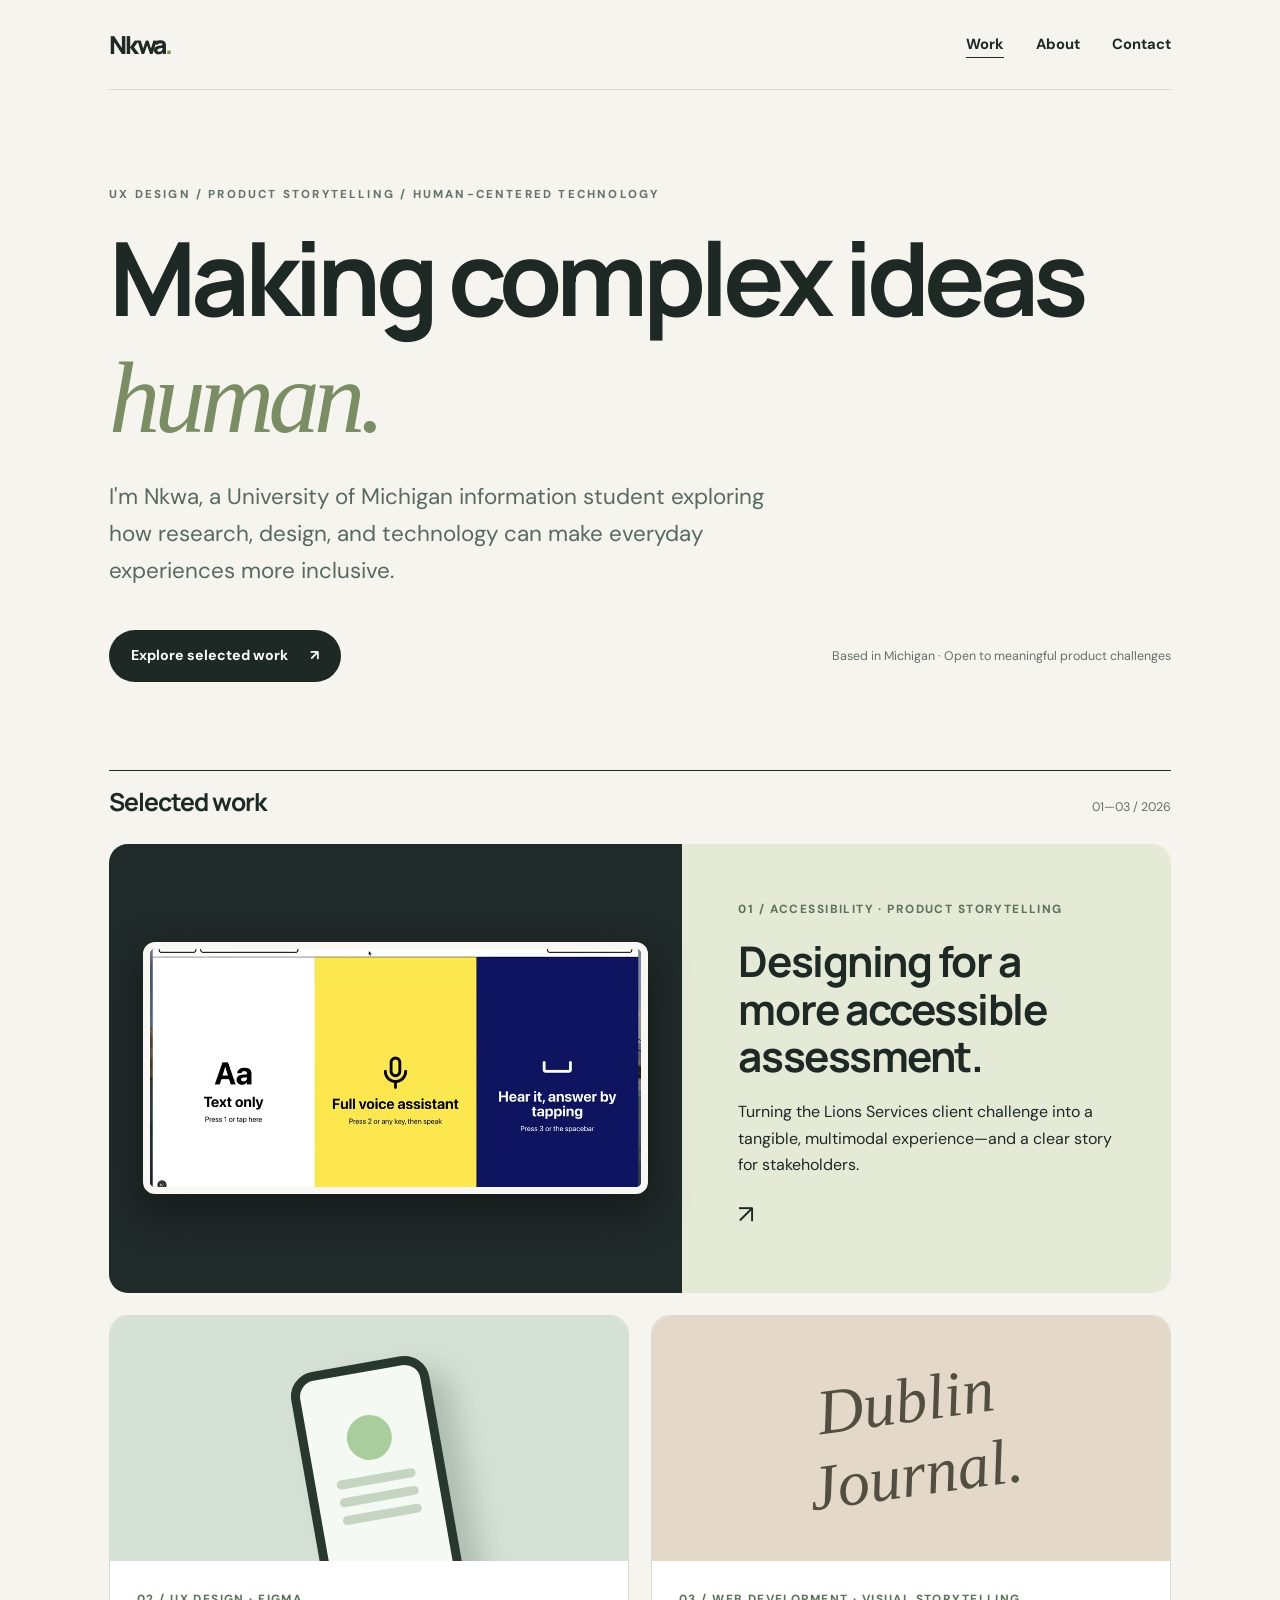
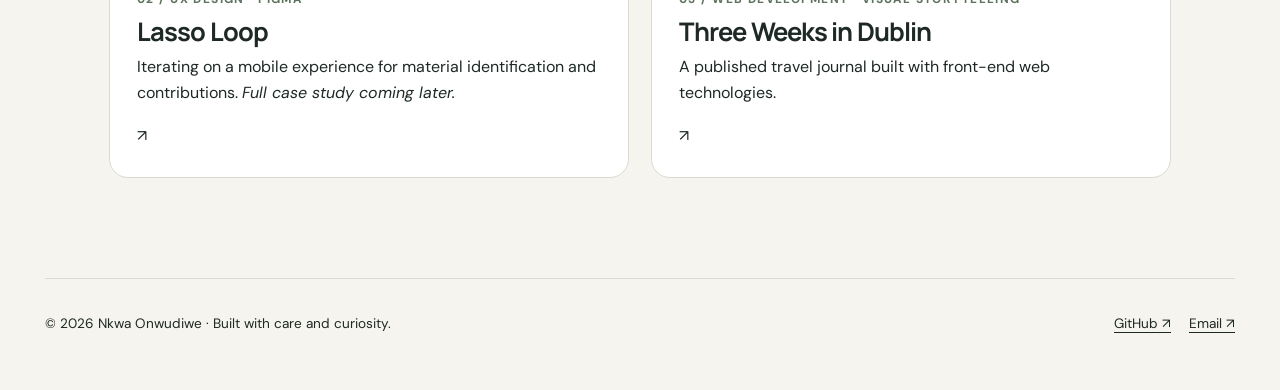
==== index.html @ d9cfc70b "Add files via upload" ====
<!doctype html><html lang="en"><head><meta charset="utf-8"><meta name="viewport" content="width=device-width, initial-scale=1"><meta name="theme-color" content="#f6f4ee"><meta name="description" content="UX, product storytelling, and technology portfolio of Nkwa Onwudiwe."><title>Selected Work · Nkwa Onwudiwe</title><link rel="stylesheet" href="css/style.css"></head><body><a class="skip" href="#main">Skip to main content</a><header class="wrap"><nav class="nav" aria-label="Main navigation"><a class="logo" href="index.html">Nkwa<span>.</span></a><div class="links"><a href="index.html#work" aria-current="page">Work</a><a href="about.html" >About</a><a href="index.html#contact">Contact</a></div></nav></header><main id="main"><section class="wrap hero"><p class="eyebrow">UX design / product storytelling / human-centered technology</p><h1>Making complex ideas <span class="accent">human.</span></h1><p class="lead">I'm Nkwa, a University of Michigan information student exploring how research, design, and technology can make everyday experiences more inclusive.</p><div class="hero-bottom"><a class="pill-link" href="#work">Explore selected work <span aria-hidden="true">↗</span></a><span class="smallnote">Based in Michigan · Open to meaningful product challenges</span></div></section><section class="wrap project-list" id="work"><div class="section-head"><h2>Selected work</h2><span class="smallnote">01—03 / 2026</span></div><a class="featured" href="projects/lions-services.html"><div class="feat-visual"><img src="assets/lions/modes.webp" alt="Three interaction options in Team 28's accessibility assessment: text, voice, and spoken prompts with tapping"></div><div class="feat-copy"><span class="meta">01 / Accessibility · Product storytelling</span><h3>Designing for a more accessible assessment.</h3><p>Turning the Lions Services client challenge into a tangible, multimodal experience—and a clear story for stakeholders.</p><span class="arrow" aria-hidden="true">↗</span></div></a><div class="tiles"><a class="tile" href="https://www.figma.com/design/Fqlf8DMB70Qqyl8m7IFtbI/Nkwa---SI-307--Lab-?node-id=665-1067" target="_blank" rel="noopener noreferrer"><div class="tile-art recycling" aria-hidden="true"><div class="fake-phone"><div class="circle"></div><div class="line"></div><div class="line"></div><div class="line"></div></div></div><div class="tile-body"><span class="meta">02 / UX design · Figma</span><h3>Lasso Loop</h3><p>Iterating on a mobile experience for material identification and contributions. <em>Full case study coming later.</em></p><span aria-hidden="true">↗</span></div></a><a class="tile" href="https://onwudiwee.github.io/339_final_project/ai/index.html" target="_blank" rel="noopener noreferrer"><div class="tile-art dublin" aria-hidden="true"><div class="travel">Dublin<br>Journal.</div></div><div class="tile-body"><span class="meta">03 / Web development · Visual storytelling</span><h3>Three Weeks in Dublin</h3><p>A published travel journal built with front-end web technologies.</p><span aria-hidden="true">↗</span></div></a></div></section></main><footer class="wrap foot" id="contact"><span>© 2026 Nkwa Onwudiwe · Built with care and curiosity.</span><span><a href="https://github.com/onwudiwee" target="_blank" rel="noopener noreferrer">GitHub ↗</a><a href="mailto:onwudiwe@umich.edu">Email ↗</a></span></footer><script src="js/main.js" defer></script></body></html>
---- css/style.css ----
@import url('https://fonts.googleapis.com/css2?family=DM+Sans:wght@400;500;600;700&family=Manrope:wght@400;500;600;700;800&display=swap');
:root{--paper:#f6f4ee;--ink:#1e2925;--sub:#657168;--line:#d9dbd3;--acid:#d6e565;--forest:#244b39;--white:#fff;--radius:19px}*{box-sizing:border-box}html{scroll-behavior:smooth}body{margin:0;background:var(--paper);color:var(--ink);font-family:'DM Sans',sans-serif;line-height:1.65}a{color:inherit}a:focus-visible,button:focus-visible{outline:3px solid #759b50;outline-offset:4px}img{max-width:100%;display:block}h1,h2,h3,h4,p{margin-top:0}h1,h2,h3{font-family:Manrope,sans-serif;letter-spacing:-.055em;line-height:1.13}h1{font-size:clamp(3.1rem,8vw,7.7rem);font-weight:700}h2{font-size:clamp(2.1rem,4vw,4.1rem)}h3{font-size:clamp(1.25rem,2vw,1.7rem);letter-spacing:-.035em}p{max-width:72ch}a{text-decoration-thickness:1px;text-underline-offset:4px}.wrap{max-width:1190px;margin:auto;padding-left:clamp(22px,5vw,70px);padding-right:clamp(22px,5vw,70px)}.nav{height:90px;display:flex;align-items:center;justify-content:space-between;gap:20px;border-bottom:1px solid var(--line)}.logo{font:800 1.55rem Manrope,sans-serif;letter-spacing:-.09em;text-decoration:none}.logo span{color:#759746}.links{display:flex;gap:clamp(15px,2.5vw,33px);align-items:center}.links a{text-decoration:none;font-size:.92rem;font-weight:700}.links a:hover,.links a[aria-current=page]{text-decoration:underline;text-underline-offset:8px}.eyebrow{font-size:.72rem;text-transform:uppercase;letter-spacing:.19em;font-weight:800;color:#667467}.hero{padding-top:95px;padding-bottom:88px}.hero h1{max-width:1000px;margin:16px 0 24px}.hero .accent{font-style:italic;font-weight:500;font-family:Georgia,serif;color:#7b8d64}.lead{font-size:clamp(1.05rem,1.8vw,1.4rem);color:#58695f;max-width:690px;line-height:1.65}.hero-bottom{display:flex;justify-content:space-between;align-items:center;margin-top:40px;gap:25px}.pill-link{display:inline-flex;gap:22px;align-items:center;background:var(--ink);color:white;border-radius:100px;padding:14px 22px;text-decoration:none;font-weight:700;font-size:.89rem}.pill-link:hover{background:var(--forest)}.smallnote{font-size:.78rem;color:var(--sub)}.section-head{display:flex;align-items:baseline;justify-content:space-between;gap:16px;border-top:1px solid var(--ink);padding-top:17px;margin-bottom:27px}.section-head h2{font-size:1.55rem;letter-spacing:-.04em;margin:0}.project-list{padding-bottom:100px}.featured{display:grid;grid-template-columns:1.08fr .92fr;min-height:390px;border-radius:var(--radius);background:#e5ead7;overflow:hidden;text-decoration:none;transition:transform .2s}.featured:hover,.tile:hover{transform:translateY(-4px)}.feat-visual{position:relative;min-height:390px;background:#202a28;display:flex;align-items:center;padding:34px}.feat-visual img{width:100%;box-shadow:0 16px 40px #0006;border:7px solid #f8f7f3;border-radius:12px}.feat-copy{padding:clamp(28px,5vw,56px);display:flex;flex-direction:column;justify-content:center}.meta{font-size:.74rem;font-weight:800;letter-spacing:.12em;text-transform:uppercase;color:#5d735d}.feat-copy h3{font-size:clamp(2rem,3.3vw,3.7rem);margin:18px 0}.arrow{font-size:1.6rem}.tiles{display:grid;grid-template-columns:1fr 1fr;gap:22px;margin-top:22px}.tile{border:1px solid var(--line);border-radius:var(--radius);overflow:hidden;text-decoration:none;transition:transform .2s;background:#fff}.tile-art{height:245px;display:flex;align-items:center;justify-content:center;position:relative;overflow:hidden}.tile-art.recycling{background:#d6e1d6}.fake-phone{width:140px;height:240px;background:#f5f9f3;border:9px solid #29382f;border-radius:25px;transform:rotate(-10deg) translateY(45px);padding:18px 12px;box-shadow:20px 18px 28px #3a524440}.fake-phone .circle{width:45px;height:45px;border-radius:100%;background:#a9cd9d;margin:25px auto 15px}.fake-phone .line{height:9px;border-radius:10px;background:#c6d5c2;margin:9px}.tile-art.dublin{background:#e4d9c8}.travel{font:italic 4rem Georgia,serif;color:#534e42;transform:rotate(-8deg);text-align:center}.tile-body{padding:24px 27px 28px}.tile-body h3{margin:7px 0}.foot{border-top:1px solid var(--line);padding:34px 0 55px;display:flex;justify-content:space-between;gap:20px;font-size:.85rem}.foot a{margin-left:18px}.page-hero{padding-top:88px;padding-bottom:55px}.page-hero h1{font-size:clamp(2.8rem,6vw,6rem);margin:12px 0 24px}.case-lead{max-width:850px;font-size:clamp(1.06rem,1.8vw,1.4rem);color:#52685a}.case-meta{display:grid;grid-template-columns:repeat(4,1fr);gap:24px;padding:28px 0;border-top:1px solid var(--line);border-bottom:1px solid var(--line);margin:20px 0 65px}.case-meta strong{display:block;font-size:.94rem}.case-meta span{display:block;font-size:.72rem;color:var(--sub);text-transform:uppercase;letter-spacing:.12em;margin-bottom:7px}.case-hero-art{background:#262e2c;border-radius:20px;padding:clamp(25px,7vw,75px);margin-bottom:85px;display:grid;grid-template-columns:1fr 1fr;gap:20px;align-items:center}.case-hero-art img{width:100%;border-radius:9px;border:5px solid white;box-shadow:0 18px 35px #0005}.case-hero-art img:nth-child(2){transform:translateY(35px)}.case-section{padding:58px 0 72px;border-top:1px solid var(--line)}.case-section>.eyebrow{margin-bottom:18px}.case-section h2{max-width:900px;margin:0 0 25px}.case-section>p{font-size:1.07rem;color:#4b5b52}.split{display:grid;grid-template-columns:1fr 1.1fr;gap:clamp(30px,6vw,90px);align-items:center;margin:50px 0}.split.reverse{grid-template-columns:1.1fr 1fr}.slide{width:100%;border-radius:12px;box-shadow:0 15px 50px #1f30261b;border:1px solid #e2e3dd}.figure{margin:0}.figure figcaption{font-size:.77rem;color:var(--sub);margin-top:12px}.stat{font:700 clamp(2.4rem,5vw,4.8rem) Manrope,sans-serif;letter-spacing:-.06em;line-height:1;color:#315a40;margin-bottom:12px}.pullquote{font:500 clamp(1.4rem,2.5vw,2.35rem) Manrope,sans-serif;letter-spacing:-.045em;line-height:1.35;max-width:900px;padding:42px 0;color:#264635}.decision{border-top:1px solid var(--line);padding:24px 0;display:grid;grid-template-columns:80px 1fr 2fr;gap:23px}.decision h3{font-size:1.25rem;margin:0}.decision p{margin:0;color:#58675d}.gallery{display:grid;grid-template-columns:1fr 1fr;gap:25px;margin-top:43px}.gallery figure{margin:0}.gallery img{width:100%;border-radius:12px;aspect-ratio: 16/10;object-fit:cover;border:1px solid #d0d5cd}.gallery figcaption{font-size:.8rem;color:#5e6e63;margin-top:10px}.outcomes{display:grid;grid-template-columns:1fr 1fr;gap:18px;margin-top:30px}.outcome{background:#e7ebde;padding:28px;border-radius:14px}.outcome span{display:block;font-weight:800;font-size:.72rem;text-transform:uppercase;letter-spacing:.1em;color:#627762;margin-bottom:12px}.outcome p{margin:0}.reflection{background:#254536;color:#fff;border-radius:20px;padding:clamp(27px,5vw,60px);margin:35px 0}.reflection h3{font-size:2rem}.reflection p{color:#e0e9dc}.credits{padding-bottom:105px}.muted{color:var(--sub)}.back{font-size:.88rem;font-weight:700;text-decoration:none}.placeholder{border:1px dashed #a9b5a7;padding:24px;border-radius:12px;background:#eff2e9;color:#536252}.about-grid{display:grid;grid-template-columns:1.2fr .8fr;gap:70px;padding-bottom:100px}.about-card{border-radius:17px;background:#e4e9dd;padding:36px}.about-card p{margin-bottom:0}.skip{position:absolute;left:-1000px;top:10px;background:white;padding:10px}.skip:focus{left:10px;z-index:10}@media(max-width:760px){.nav{height:74px}.links{gap:13px}.links a{font-size:.79rem}.hero{padding-top:65px;padding-bottom:65px}.hero-bottom{align-items:start;flex-direction:column}.featured,.tiles,.split,.split.reverse,.about-grid,.case-hero-art,.gallery,.outcomes{grid-template-columns:1fr}.feat-visual{min-height:265px}.case-hero-art img:nth-child(2){transform:none}.case-meta{grid-template-columns:repeat(2,1fr)}.decision{grid-template-columns:42px 1fr;gap:12px}.decision p{grid-column:2}.foot{flex-direction:column}.foot a:first-child{margin-left:0}.tile-art{height:180px}}@media(prefers-reduced-motion:reduce){html{scroll-behavior:auto}*,*:before,*:after{transition:none!important}}
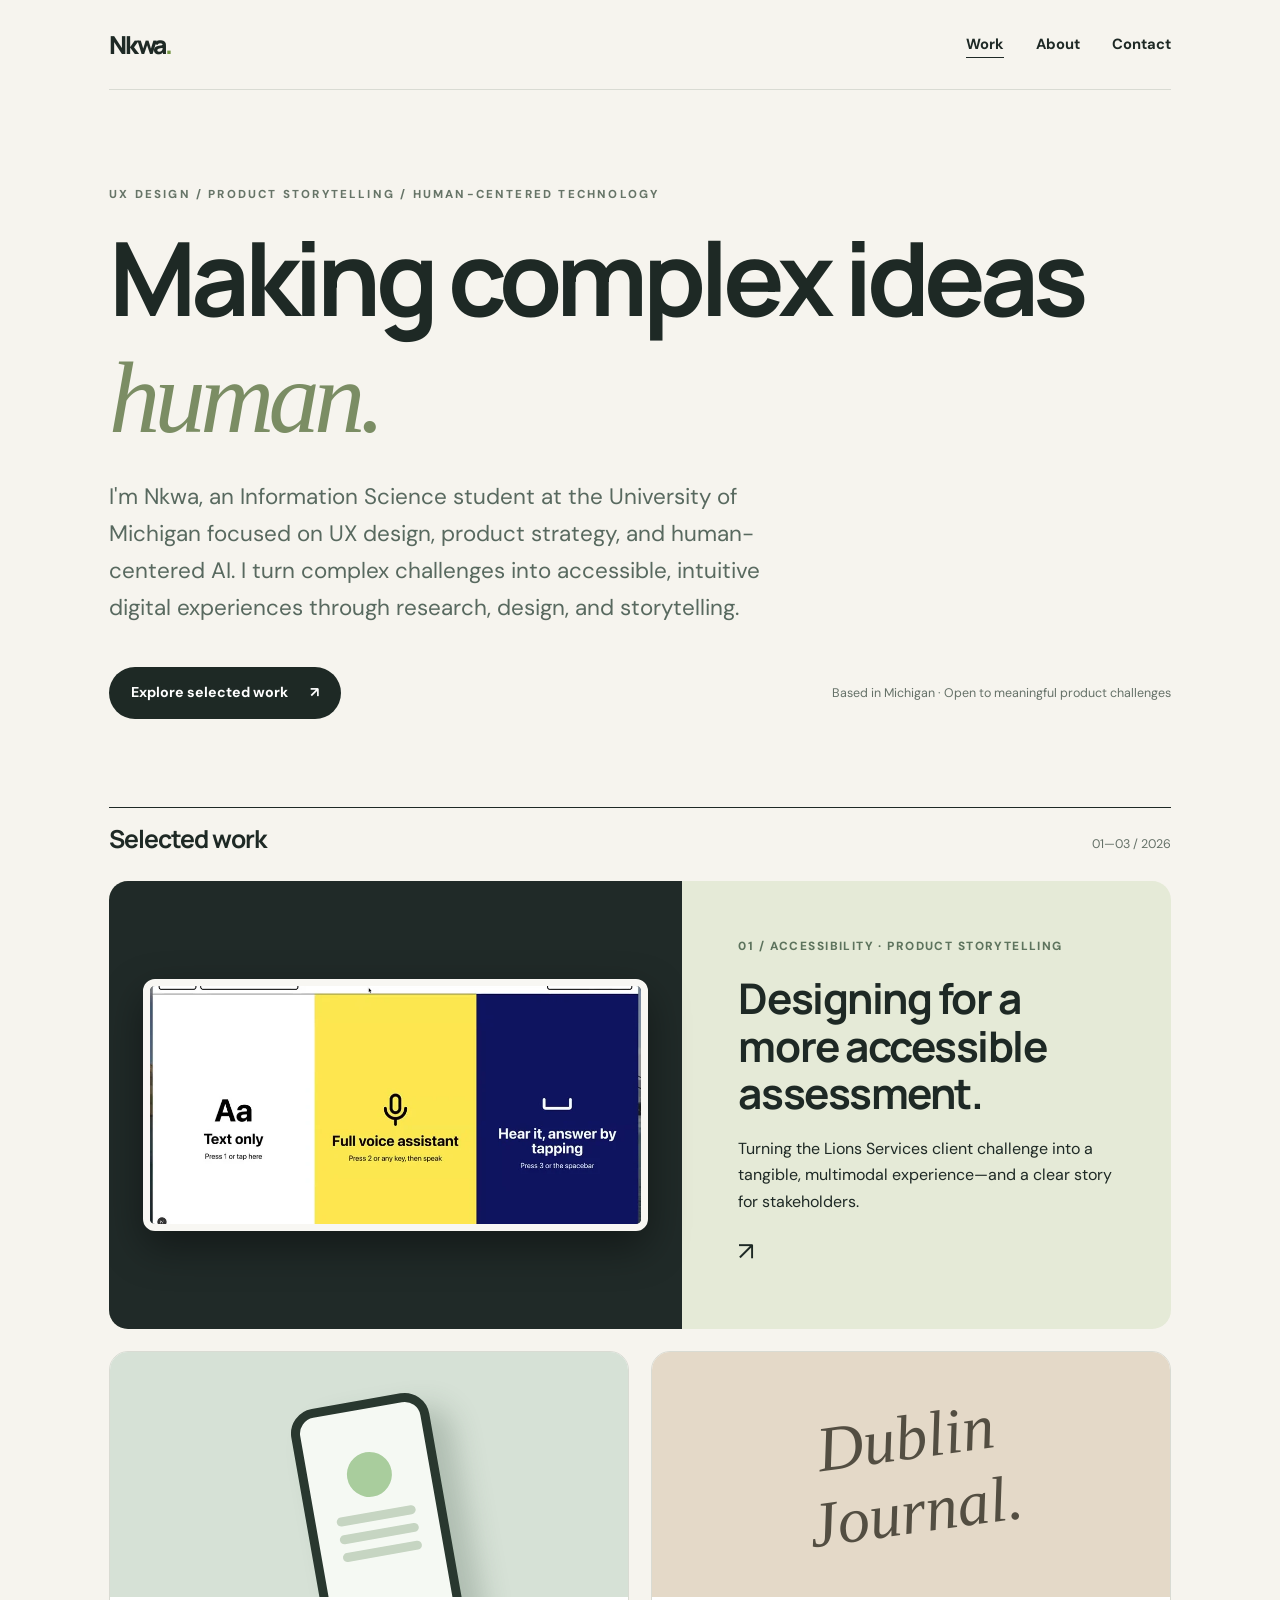
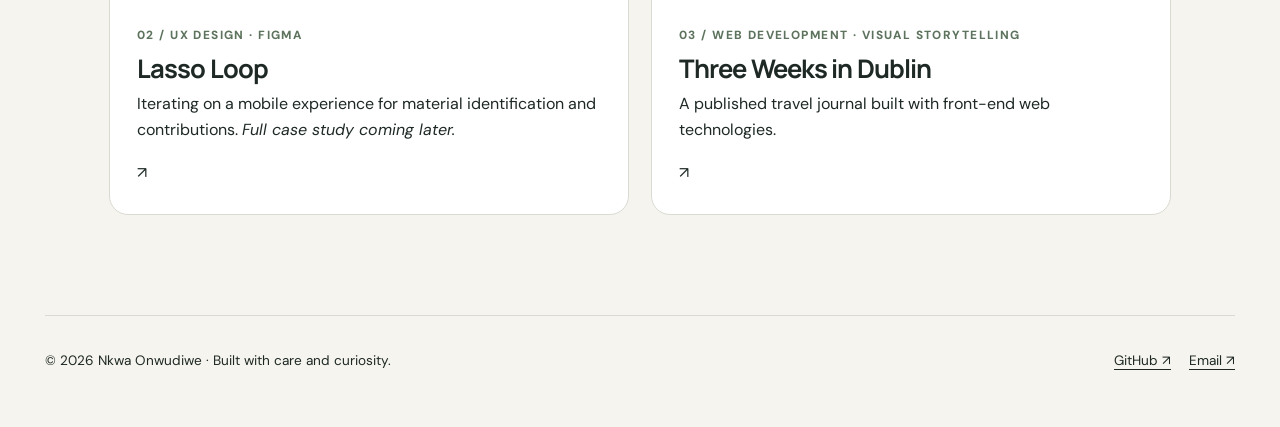
==== commit d65680b1: "Revise content in index.html for clarity and detail Updated personal introduction and project descri" ====
--- a/index.html
+++ b/index.html
@@ -1 +1 @@
-<!doctype html><html lang="en"><head><meta charset="utf-8"><meta name="viewport" content="width=device-width, initial-scale=1"><meta name="theme-color" content="#f6f4ee"><meta name="description" content="UX, product storytelling, and technology portfolio of Nkwa Onwudiwe."><title>Selected Work · Nkwa Onwudiwe</title><link rel="stylesheet" href="css/style.css"></head><body><a class="skip" href="#main">Skip to main content</a><header class="wrap"><nav class="nav" aria-label="Main navigation"><a class="logo" href="index.html">Nkwa<span>.</span></a><div class="links"><a href="index.html#work" aria-current="page">Work</a><a href="about.html" >About</a><a href="index.html#contact">Contact</a></div></nav></header><main id="main"><section class="wrap hero"><p class="eyebrow">UX design / product storytelling / human-centered technology</p><h1>Making complex ideas <span class="accent">human.</span></h1><p class="lead">I'm Nkwa, a University of Michigan information student exploring how research, design, and technology can make everyday experiences more inclusive.</p><div class="hero-bottom"><a class="pill-link" href="#work">Explore selected work <span aria-hidden="true">↗</span></a><span class="smallnote">Based in Michigan · Open to meaningful product challenges</span></div></section><section class="wrap project-list" id="work"><div class="section-head"><h2>Selected work</h2><span class="smallnote">01—03 / 2026</span></div><a class="featured" href="projects/lions-services.html"><div class="feat-visual"><img src="assets/lions/modes.webp" alt="Three interaction options in Team 28's accessibility assessment: text, voice, and spoken prompts with tapping"></div><div class="feat-copy"><span class="meta">01 / Accessibility · Product storytelling</span><h3>Designing for a more accessible assessment.</h3><p>Turning the Lions Services client challenge into a tangible, multimodal experience—and a clear story for stakeholders.</p><span class="arrow" aria-hidden="true">↗</span></div></a><div class="tiles"><a class="tile" href="https://www.figma.com/design/Fqlf8DMB70Qqyl8m7IFtbI/Nkwa---SI-307--Lab-?node-id=665-1067" target="_blank" rel="noopener noreferrer"><div class="tile-art recycling" aria-hidden="true"><div class="fake-phone"><div class="circle"></div><div class="line"></div><div class="line"></div><div class="line"></div></div></div><div class="tile-body"><span class="meta">02 / UX design · Figma</span><h3>Lasso Loop</h3><p>Iterating on a mobile experience for material identification and contributions. <em>Full case study coming later.</em></p><span aria-hidden="true">↗</span></div></a><a class="tile" href="https://onwudiwee.github.io/339_final_project/ai/index.html" target="_blank" rel="noopener noreferrer"><div class="tile-art dublin" aria-hidden="true"><div class="travel">Dublin<br>Journal.</div></div><div class="tile-body"><span class="meta">03 / Web development · Visual storytelling</span><h3>Three Weeks in Dublin</h3><p>A published travel journal built with front-end web technologies.</p><span aria-hidden="true">↗</span></div></a></div></section></main><footer class="wrap foot" id="contact"><span>© 2026 Nkwa Onwudiwe · Built with care and curiosity.</span><span><a href="https://github.com/onwudiwee" target="_blank" rel="noopener noreferrer">GitHub ↗</a><a href="mailto:onwudiwe@umich.edu">Email ↗</a></span></footer><script src="js/main.js" defer></script></body></html>+<!doctype html><html lang="en"><head><meta charset="utf-8"><meta name="viewport" content="width=device-width, initial-scale=1"><meta name="theme-color" content="#f6f4ee"><meta name="description" content="UX, product storytelling, and technology portfolio of Nkwa Onwudiwe."><title>Selected Work · Nkwa Onwudiwe</title><link rel="stylesheet" href="css/style.css"></head><body><a class="skip" href="#main">Skip to main content</a><header class="wrap"><nav class="nav" aria-label="Main navigation"><a class="logo" href="index.html">Nkwa<span>.</span></a><div class="links"><a href="index.html#work" aria-current="page">Work</a><a href="about.html" >About</a><a href="index.html#contact">Contact</a></div></nav></header><main id="main"><section class="wrap hero"><p class="eyebrow">UX design / product storytelling / human-centered technology</p><h1>Making complex ideas <span class="accent">human.</span></h1><p class="lead">I'm Nkwa, an Information Science student at the University of Michigan focused on UX design, product strategy, and human-centered AI. I turn complex challenges into accessible, intuitive digital experiences through research, design, and storytelling.</p><div class="hero-bottom"><a class="pill-link" href="#work">Explore selected work <span aria-hidden="true">↗</span></a><span class="smallnote">Based in Michigan · Open to meaningful product challenges</span></div></section><section class="wrap project-list" id="work"><div class="section-head"><h2>Selected work</h2><span class="smallnote">01—03 / 2026</span></div><a class="featured" href="projects/lions-services.html"><div class="feat-visual"><img src="assets/lions/modes.webp" alt="Three interaction options in Team 28's accessibility assessment: text, voice, and spoken prompts with tapping"></div><div class="feat-copy"><span class="meta">01 / Accessibility · Product storytelling</span><h3>Designing for a more accessible assessment.</h3><p>Turning the Lions Services client challenge into a tangible, multimodal experience—and a clear story for stakeholders.</p><span class="arrow" aria-hidden="true">↗</span></div></a><div class="tiles"><a class="tile" href="https://www.figma.com/design/Fqlf8DMB70Qqyl8m7IFtbI/Nkwa---SI-307--Lab-?node-id=665-1067" target="_blank" rel="noopener noreferrer"><div class="tile-art recycling" aria-hidden="true"><div class="fake-phone"><div class="circle"></div><div class="line"></div><div class="line"></div><div class="line"></div></div></div><div class="tile-body"><span class="meta">02 / UX design · Figma</span><h3>Lasso Loop</h3><p>Iterating on a mobile experience for material identification and contributions. <em>Full case study coming later.</em></p><span aria-hidden="true">↗</span></div></a><a class="tile" href="https://onwudiwee.github.io/339_final_project/ai/index.html" target="_blank" rel="noopener noreferrer"><div class="tile-art dublin" aria-hidden="true"><div class="travel">Dublin<br>Journal.</div></div><div class="tile-body"><span class="meta">03 / Web development · Visual storytelling</span><h3>Three Weeks in Dublin</h3><p>A published travel journal built with front-end web technologies.</p><span aria-hidden="true">↗</span></div></a></div></section></main><footer class="wrap foot" id="contact"><span>© 2026 Nkwa Onwudiwe · Built with care and curiosity.</span><span><a href="https://github.com/onwudiwee" target="_blank" rel="noopener noreferrer">GitHub ↗</a><a href="mailto:onwudiwe@umich.edu">Email ↗</a></span></footer><script src="js/main.js" defer></script></body></html>
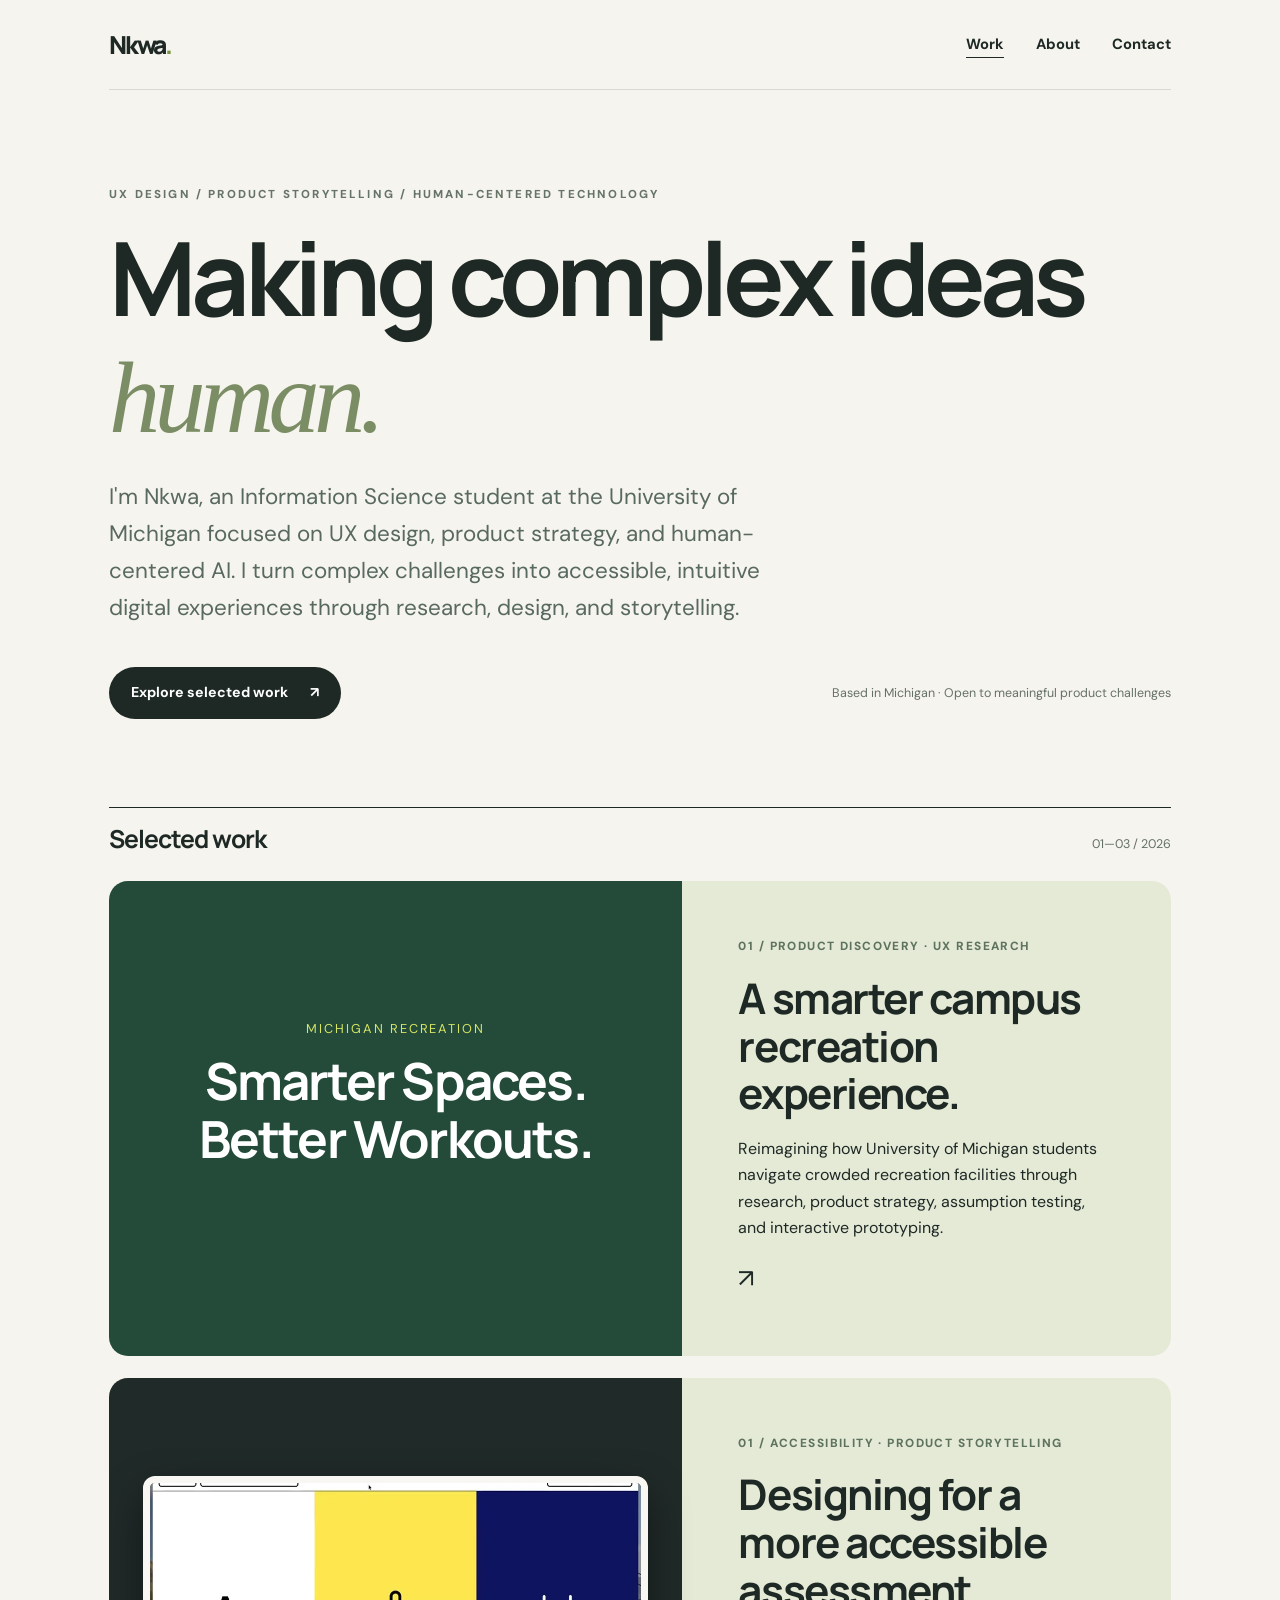
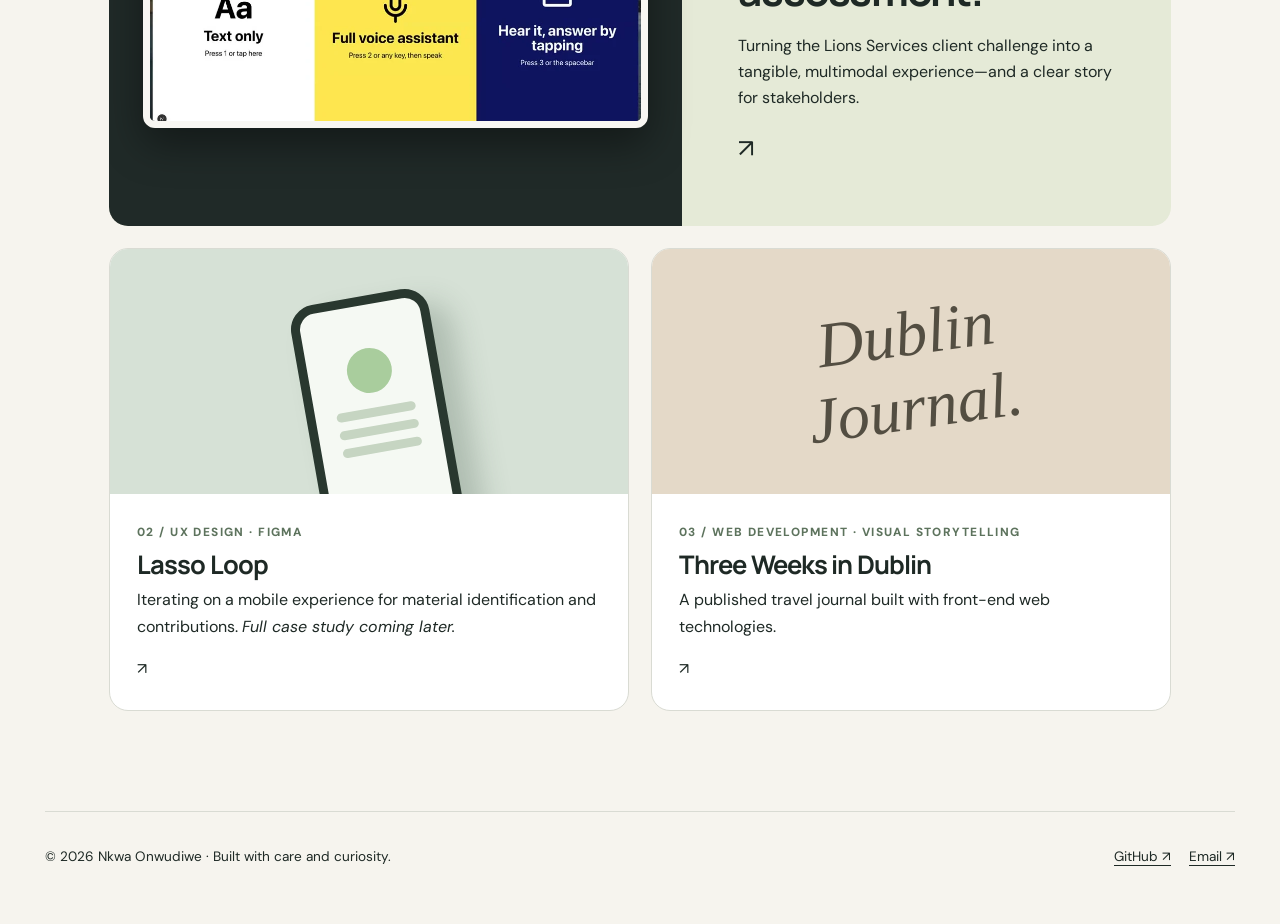
==== commit b4304a0e: "Add Michigan Recreation project to portfolio Added new project 'Michigan Recreation' with details on" ====
--- a/index.html
+++ b/index.html
@@ -1 +1,36 @@
-<!doctype html><html lang="en"><head><meta charset="utf-8"><meta name="viewport" content="width=device-width, initial-scale=1"><meta name="theme-color" content="#f6f4ee"><meta name="description" content="UX, product storytelling, and technology portfolio of Nkwa Onwudiwe."><title>Selected Work · Nkwa Onwudiwe</title><link rel="stylesheet" href="css/style.css"></head><body><a class="skip" href="#main">Skip to main content</a><header class="wrap"><nav class="nav" aria-label="Main navigation"><a class="logo" href="index.html">Nkwa<span>.</span></a><div class="links"><a href="index.html#work" aria-current="page">Work</a><a href="about.html" >About</a><a href="index.html#contact">Contact</a></div></nav></header><main id="main"><section class="wrap hero"><p class="eyebrow">UX design / product storytelling / human-centered technology</p><h1>Making complex ideas <span class="accent">human.</span></h1><p class="lead">I'm Nkwa, an Information Science student at the University of Michigan focused on UX design, product strategy, and human-centered AI. I turn complex challenges into accessible, intuitive digital experiences through research, design, and storytelling.</p><div class="hero-bottom"><a class="pill-link" href="#work">Explore selected work <span aria-hidden="true">↗</span></a><span class="smallnote">Based in Michigan · Open to meaningful product challenges</span></div></section><section class="wrap project-list" id="work"><div class="section-head"><h2>Selected work</h2><span class="smallnote">01—03 / 2026</span></div><a class="featured" href="projects/lions-services.html"><div class="feat-visual"><img src="assets/lions/modes.webp" alt="Three interaction options in Team 28's accessibility assessment: text, voice, and spoken prompts with tapping"></div><div class="feat-copy"><span class="meta">01 / Accessibility · Product storytelling</span><h3>Designing for a more accessible assessment.</h3><p>Turning the Lions Services client challenge into a tangible, multimodal experience—and a clear story for stakeholders.</p><span class="arrow" aria-hidden="true">↗</span></div></a><div class="tiles"><a class="tile" href="https://www.figma.com/design/Fqlf8DMB70Qqyl8m7IFtbI/Nkwa---SI-307--Lab-?node-id=665-1067" target="_blank" rel="noopener noreferrer"><div class="tile-art recycling" aria-hidden="true"><div class="fake-phone"><div class="circle"></div><div class="line"></div><div class="line"></div><div class="line"></div></div></div><div class="tile-body"><span class="meta">02 / UX design · Figma</span><h3>Lasso Loop</h3><p>Iterating on a mobile experience for material identification and contributions. <em>Full case study coming later.</em></p><span aria-hidden="true">↗</span></div></a><a class="tile" href="https://onwudiwee.github.io/339_final_project/ai/index.html" target="_blank" rel="noopener noreferrer"><div class="tile-art dublin" aria-hidden="true"><div class="travel">Dublin<br>Journal.</div></div><div class="tile-body"><span class="meta">03 / Web development · Visual storytelling</span><h3>Three Weeks in Dublin</h3><p>A published travel journal built with front-end web technologies.</p><span aria-hidden="true">↗</span></div></a></div></section></main><footer class="wrap foot" id="contact"><span>© 2026 Nkwa Onwudiwe · Built with care and curiosity.</span><span><a href="https://github.com/onwudiwee" target="_blank" rel="noopener noreferrer">GitHub ↗</a><a href="mailto:onwudiwe@umich.edu">Email ↗</a></span></footer><script src="js/main.js" defer></script></body></html>
+<!doctype html><html lang="en"><head><meta charset="utf-8"><meta name="viewport" content="width=device-width, initial-scale=1"><meta name="theme-color" content="#f6f4ee"><meta name="description" content="UX, product storytelling, and technology portfolio of Nkwa Onwudiwe."><title>Selected Work · Nkwa Onwudiwe</title><link rel="stylesheet" href="css/style.css"></head><body><a class="skip" href="#main">Skip to main content</a><header class="wrap"><nav class="nav" aria-label="Main navigation"><a class="logo" href="index.html">Nkwa<span>.</span></a><div class="links"><a href="index.html#work" aria-current="page">Work</a><a href="about.html" >About</a><a href="index.html#contact">Contact</a></div></nav></header><main id="main"><section class="wrap hero"><p class="eyebrow">UX design / product storytelling / human-centered technology</p><h1>Making complex ideas <span class="accent">human.</span></h1><p class="lead">I'm Nkwa, an Information Science student at the University of Michigan focused on UX design, product strategy, and human-centered AI. I turn complex challenges into accessible, intuitive digital experiences through research, design, and storytelling.</p><div class="hero-bottom"><a class="pill-link" href="#work">Explore selected work <span aria-hidden="true">↗</span></a><span class="smallnote">Based in Michigan · Open to meaningful product challenges</span></div></section><section class="wrap project-list" id="work"><div class="section-head"><h2>Selected work</h2><span class="smallnote">01—03 / 2026</span></div><a class="featured" href="projects/michigan-recreation.html"
+   style="margin-bottom:22px;">
+
+  <div class="feat-visual" style="background:#244b39;">
+    <div style="color:white; text-align:center; width:100%;">
+      <p style="color:#d6e565; font-size:0.8rem;
+                text-transform:uppercase; letter-spacing:0.15em;">
+        Michigan Recreation
+      </p>
+      <h3 style="color:white; font-size:clamp(2rem,4vw,3.5rem);">
+        Smarter Spaces.<br>
+        Better Workouts.
+      </h3>
+    </div>
+  </div>
+
+  <div class="feat-copy">
+    <span class="meta">
+      01 / Product Discovery · UX Research
+    </span>
+
+    <h3>A smarter campus recreation experience.</h3>
+
+    <p>
+      Reimagining how University of Michigan students
+      navigate crowded recreation facilities through
+      research, product strategy, assumption testing,
+      and interactive prototyping.
+    </p>
+
+    <span class="arrow" aria-hidden="true">↗</span>
+  </div>
+
+</a>
+
+<a class="featured" href="projects/lions-services.html"><div class="feat-visual"><img src="assets/lions/modes.webp" alt="Three interaction options in Team 28's accessibility assessment: text, voice, and spoken prompts with tapping"></div><div class="feat-copy"><span class="meta">01 / Accessibility · Product storytelling</span><h3>Designing for a more accessible assessment.</h3><p>Turning the Lions Services client challenge into a tangible, multimodal experience—and a clear story for stakeholders.</p><span class="arrow" aria-hidden="true">↗</span></div></a><div class="tiles"><a class="tile" href="https://www.figma.com/design/Fqlf8DMB70Qqyl8m7IFtbI/Nkwa---SI-307--Lab-?node-id=665-1067" target="_blank" rel="noopener noreferrer"><div class="tile-art recycling" aria-hidden="true"><div class="fake-phone"><div class="circle"></div><div class="line"></div><div class="line"></div><div class="line"></div></div></div><div class="tile-body"><span class="meta">02 / UX design · Figma</span><h3>Lasso Loop</h3><p>Iterating on a mobile experience for material identification and contributions. <em>Full case study coming later.</em></p><span aria-hidden="true">↗</span></div></a><a class="tile" href="https://onwudiwee.github.io/339_final_project/ai/index.html" target="_blank" rel="noopener noreferrer"><div class="tile-art dublin" aria-hidden="true"><div class="travel">Dublin<br>Journal.</div></div><div class="tile-body"><span class="meta">03 / Web development · Visual storytelling</span><h3>Three Weeks in Dublin</h3><p>A published travel journal built with front-end web technologies.</p><span aria-hidden="true">↗</span></div></a></div></section></main><footer class="wrap foot" id="contact"><span>© 2026 Nkwa Onwudiwe · Built with care and curiosity.</span><span><a href="https://github.com/onwudiwee" target="_blank" rel="noopener noreferrer">GitHub ↗</a><a href="mailto:onwudiwe@umich.edu">Email ↗</a></span></footer><script src="js/main.js" defer></script></body></html>
--- a/css/style.css
+++ b/css/style.css
@@ -1,2 +1,21 @@
 @import url('https://fonts.googleapis.com/css2?family=DM+Sans:wght@400;500;600;700&family=Manrope:wght@400;500;600;700;800&display=swap');
-:root{--paper:#f6f4ee;--ink:#1e2925;--sub:#657168;--line:#d9dbd3;--acid:#d6e565;--forest:#244b39;--white:#fff;--radius:19px}*{box-sizing:border-box}html{scroll-behavior:smooth}body{margin:0;background:var(--paper);color:var(--ink);font-family:'DM Sans',sans-serif;line-height:1.65}a{color:inherit}a:focus-visible,button:focus-visible{outline:3px solid #759b50;outline-offset:4px}img{max-width:100%;display:block}h1,h2,h3,h4,p{margin-top:0}h1,h2,h3{font-family:Manrope,sans-serif;letter-spacing:-.055em;line-height:1.13}h1{font-size:clamp(3.1rem,8vw,7.7rem);font-weight:700}h2{font-size:clamp(2.1rem,4vw,4.1rem)}h3{font-size:clamp(1.25rem,2vw,1.7rem);letter-spacing:-.035em}p{max-width:72ch}a{text-decoration-thickness:1px;text-underline-offset:4px}.wrap{max-width:1190px;margin:auto;padding-left:clamp(22px,5vw,70px);padding-right:clamp(22px,5vw,70px)}.nav{height:90px;display:flex;align-items:center;justify-content:space-between;gap:20px;border-bottom:1px solid var(--line)}.logo{font:800 1.55rem Manrope,sans-serif;letter-spacing:-.09em;text-decoration:none}.logo span{color:#759746}.links{display:flex;gap:clamp(15px,2.5vw,33px);align-items:center}.links a{text-decoration:none;font-size:.92rem;font-weight:700}.links a:hover,.links a[aria-current=page]{text-decoration:underline;text-underline-offset:8px}.eyebrow{font-size:.72rem;text-transform:uppercase;letter-spacing:.19em;font-weight:800;color:#667467}.hero{padding-top:95px;padding-bottom:88px}.hero h1{max-width:1000px;margin:16px 0 24px}.hero .accent{font-style:italic;font-weight:500;font-family:Georgia,serif;color:#7b8d64}.lead{font-size:clamp(1.05rem,1.8vw,1.4rem);color:#58695f;max-width:690px;line-height:1.65}.hero-bottom{display:flex;justify-content:space-between;align-items:center;margin-top:40px;gap:25px}.pill-link{display:inline-flex;gap:22px;align-items:center;background:var(--ink);color:white;border-radius:100px;padding:14px 22px;text-decoration:none;font-weight:700;font-size:.89rem}.pill-link:hover{background:var(--forest)}.smallnote{font-size:.78rem;color:var(--sub)}.section-head{display:flex;align-items:baseline;justify-content:space-between;gap:16px;border-top:1px solid var(--ink);padding-top:17px;margin-bottom:27px}.section-head h2{font-size:1.55rem;letter-spacing:-.04em;margin:0}.project-list{padding-bottom:100px}.featured{display:grid;grid-template-columns:1.08fr .92fr;min-height:390px;border-radius:var(--radius);background:#e5ead7;overflow:hidden;text-decoration:none;transition:transform .2s}.featured:hover,.tile:hover{transform:translateY(-4px)}.feat-visual{position:relative;min-height:390px;background:#202a28;display:flex;align-items:center;padding:34px}.feat-visual img{width:100%;box-shadow:0 16px 40px #0006;border:7px solid #f8f7f3;border-radius:12px}.feat-copy{padding:clamp(28px,5vw,56px);display:flex;flex-direction:column;justify-content:center}.meta{font-size:.74rem;font-weight:800;letter-spacing:.12em;text-transform:uppercase;color:#5d735d}.feat-copy h3{font-size:clamp(2rem,3.3vw,3.7rem);margin:18px 0}.arrow{font-size:1.6rem}.tiles{display:grid;grid-template-columns:1fr 1fr;gap:22px;margin-top:22px}.tile{border:1px solid var(--line);border-radius:var(--radius);overflow:hidden;text-decoration:none;transition:transform .2s;background:#fff}.tile-art{height:245px;display:flex;align-items:center;justify-content:center;position:relative;overflow:hidden}.tile-art.recycling{background:#d6e1d6}.fake-phone{width:140px;height:240px;background:#f5f9f3;border:9px solid #29382f;border-radius:25px;transform:rotate(-10deg) translateY(45px);padding:18px 12px;box-shadow:20px 18px 28px #3a524440}.fake-phone .circle{width:45px;height:45px;border-radius:100%;background:#a9cd9d;margin:25px auto 15px}.fake-phone .line{height:9px;border-radius:10px;background:#c6d5c2;margin:9px}.tile-art.dublin{background:#e4d9c8}.travel{font:italic 4rem Georgia,serif;color:#534e42;transform:rotate(-8deg);text-align:center}.tile-body{padding:24px 27px 28px}.tile-body h3{margin:7px 0}.foot{border-top:1px solid var(--line);padding:34px 0 55px;display:flex;justify-content:space-between;gap:20px;font-size:.85rem}.foot a{margin-left:18px}.page-hero{padding-top:88px;padding-bottom:55px}.page-hero h1{font-size:clamp(2.8rem,6vw,6rem);margin:12px 0 24px}.case-lead{max-width:850px;font-size:clamp(1.06rem,1.8vw,1.4rem);color:#52685a}.case-meta{display:grid;grid-template-columns:repeat(4,1fr);gap:24px;padding:28px 0;border-top:1px solid var(--line);border-bottom:1px solid var(--line);margin:20px 0 65px}.case-meta strong{display:block;font-size:.94rem}.case-meta span{display:block;font-size:.72rem;color:var(--sub);text-transform:uppercase;letter-spacing:.12em;margin-bottom:7px}.case-hero-art{background:#262e2c;border-radius:20px;padding:clamp(25px,7vw,75px);margin-bottom:85px;display:grid;grid-template-columns:1fr 1fr;gap:20px;align-items:center}.case-hero-art img{width:100%;border-radius:9px;border:5px solid white;box-shadow:0 18px 35px #0005}.case-hero-art img:nth-child(2){transform:translateY(35px)}.case-section{padding:58px 0 72px;border-top:1px solid var(--line)}.case-section>.eyebrow{margin-bottom:18px}.case-section h2{max-width:900px;margin:0 0 25px}.case-section>p{font-size:1.07rem;color:#4b5b52}.split{display:grid;grid-template-columns:1fr 1.1fr;gap:clamp(30px,6vw,90px);align-items:center;margin:50px 0}.split.reverse{grid-template-columns:1.1fr 1fr}.slide{width:100%;border-radius:12px;box-shadow:0 15px 50px #1f30261b;border:1px solid #e2e3dd}.figure{margin:0}.figure figcaption{font-size:.77rem;color:var(--sub);margin-top:12px}.stat{font:700 clamp(2.4rem,5vw,4.8rem) Manrope,sans-serif;letter-spacing:-.06em;line-height:1;color:#315a40;margin-bottom:12px}.pullquote{font:500 clamp(1.4rem,2.5vw,2.35rem) Manrope,sans-serif;letter-spacing:-.045em;line-height:1.35;max-width:900px;padding:42px 0;color:#264635}.decision{border-top:1px solid var(--line);padding:24px 0;display:grid;grid-template-columns:80px 1fr 2fr;gap:23px}.decision h3{font-size:1.25rem;margin:0}.decision p{margin:0;color:#58675d}.gallery{display:grid;grid-template-columns:1fr 1fr;gap:25px;margin-top:43px}.gallery figure{margin:0}.gallery img{width:100%;border-radius:12px;aspect-ratio: 16/10;object-fit:cover;border:1px solid #d0d5cd}.gallery figcaption{font-size:.8rem;color:#5e6e63;margin-top:10px}.outcomes{display:grid;grid-template-columns:1fr 1fr;gap:18px;margin-top:30px}.outcome{background:#e7ebde;padding:28px;border-radius:14px}.outcome span{display:block;font-weight:800;font-size:.72rem;text-transform:uppercase;letter-spacing:.1em;color:#627762;margin-bottom:12px}.outcome p{margin:0}.reflection{background:#254536;color:#fff;border-radius:20px;padding:clamp(27px,5vw,60px);margin:35px 0}.reflection h3{font-size:2rem}.reflection p{color:#e0e9dc}.credits{padding-bottom:105px}.muted{color:var(--sub)}.back{font-size:.88rem;font-weight:700;text-decoration:none}.placeholder{border:1px dashed #a9b5a7;padding:24px;border-radius:12px;background:#eff2e9;color:#536252}.about-grid{display:grid;grid-template-columns:1.2fr .8fr;gap:70px;padding-bottom:100px}.about-card{border-radius:17px;background:#e4e9dd;padding:36px}.about-card p{margin-bottom:0}.skip{position:absolute;left:-1000px;top:10px;background:white;padding:10px}.skip:focus{left:10px;z-index:10}@media(max-width:760px){.nav{height:74px}.links{gap:13px}.links a{font-size:.79rem}.hero{padding-top:65px;padding-bottom:65px}.hero-bottom{align-items:start;flex-direction:column}.featured,.tiles,.split,.split.reverse,.about-grid,.case-hero-art,.gallery,.outcomes{grid-template-columns:1fr}.feat-visual{min-height:265px}.case-hero-art img:nth-child(2){transform:none}.case-meta{grid-template-columns:repeat(2,1fr)}.decision{grid-template-columns:42px 1fr;gap:12px}.decision p{grid-column:2}.foot{flex-direction:column}.foot a:first-child{margin-left:0}.tile-art{height:180px}}@media(prefers-reduced-motion:reduce){html{scroll-behavior:auto}*,*:before,*:after{transition:none!important}}+:root{--paper:#f6f4ee;--ink:#1e2925;--sub:#657168;--line:#d9dbd3;--acid:#d6e565;--forest:#244b39;--white:#fff;--radius:19px}*{box-sizing:border-box}html{scroll-behavior:smooth}body{margin:0;background:var(--paper);color:var(--ink);font-family:'DM Sans',sans-serif;line-height:1.65}a{color:inherit}a:focus-visible,button:focus-visible{outline:3px solid #759b50;outline-offset:4px}img{max-width:100%;display:block}h1,h2,h3,h4,p{margin-top:0}h1,h2,h3{font-family:Manrope,sans-serif;letter-spacing:-.055em;line-height:1.13}h1{font-size:clamp(3.1rem,8vw,7.7rem);font-weight:700}h2{font-size:clamp(2.1rem,4vw,4.1rem)}h3{font-size:clamp(1.25rem,2vw,1.7rem);letter-spacing:-.035em}p{max-width:72ch}a{text-decoration-thickness:1px;text-underline-offset:4px}.wrap{max-width:1190px;margin:auto;padding-left:clamp(22px,5vw,70px);padding-right:clamp(22px,5vw,70px)}.nav{height:90px;display:flex;align-items:center;justify-content:space-between;gap:20px;border-bottom:1px solid var(--line)}.logo{font:800 1.55rem Manrope,sans-serif;letter-spacing:-.09em;text-decoration:none}.logo span{color:#759746}.links{display:flex;gap:clamp(15px,2.5vw,33px);align-items:center}.links a{text-decoration:none;font-size:.92rem;font-weight:700}.links a:hover,.links a[aria-current=page]{text-decoration:underline;text-underline-offset:8px}.eyebrow{font-size:.72rem;text-transform:uppercase;letter-spacing:.19em;font-weight:800;color:#667467}.hero{padding-top:95px;padding-bottom:88px}.hero h1{max-width:1000px;margin:16px 0 24px}.hero .accent{font-style:italic;font-weight:500;font-family:Georgia,serif;color:#7b8d64}.lead{font-size:clamp(1.05rem,1.8vw,1.4rem);color:#58695f;max-width:690px;line-height:1.65}.hero-bottom{display:flex;justify-content:space-between;align-items:center;margin-top:40px;gap:25px}.pill-link{display:inline-flex;gap:22px;align-items:center;background:var(--ink);color:white;border-radius:100px;padding:14px 22px;text-decoration:none;font-weight:700;font-size:.89rem}.pill-link:hover{background:var(--forest)}.smallnote{font-size:.78rem;color:var(--sub)}.section-head{display:flex;align-items:baseline;justify-content:space-between;gap:16px;border-top:1px solid var(--ink);padding-top:17px;margin-bottom:27px}.section-head h2{font-size:1.55rem;letter-spacing:-.04em;margin:0}.project-list{padding-bottom:100px}.featured{display:grid;grid-template-columns:1.08fr .92fr;min-height:390px;border-radius:var(--radius);background:#e5ead7;overflow:hidden;text-decoration:none;transition:transform .2s}.featured:hover,.tile:hover{transform:translateY(-4px)}.feat-visual{position:relative;min-height:390px;background:#202a28;display:flex;align-items:center;padding:34px}.feat-visual img{width:100%;box-shadow:0 16px 40px #0006;border:7px solid #f8f7f3;border-radius:12px}.feat-copy{padding:clamp(28px,5vw,56px);display:flex;flex-direction:column;justify-content:center}.meta{font-size:.74rem;font-weight:800;letter-spacing:.12em;text-transform:uppercase;color:#5d735d}.feat-copy h3{font-size:clamp(2rem,3.3vw,3.7rem);margin:18px 0}.arrow{font-size:1.6rem}.tiles{display:grid;grid-template-columns:1fr 1fr;gap:22px;margin-top:22px}.tile{border:1px solid var(--line);border-radius:var(--radius);overflow:hidden;text-decoration:none;transition:transform .2s;background:#fff}.tile-art{height:245px;display:flex;align-items:center;justify-content:center;position:relative;overflow:hidden}.tile-art.recycling{background:#d6e1d6}.fake-phone{width:140px;height:240px;background:#f5f9f3;border:9px solid #29382f;border-radius:25px;transform:rotate(-10deg) translateY(45px);padding:18px 12px;box-shadow:20px 18px 28px #3a524440}.fake-phone .circle{width:45px;height:45px;border-radius:100%;background:#a9cd9d;margin:25px auto 15px}.fake-phone .line{height:9px;border-radius:10px;background:#c6d5c2;margin:9px}.tile-art.dublin{background:#e4d9c8}.travel{font:italic 4rem Georgia,serif;color:#534e42;transform:rotate(-8deg);text-align:center}.tile-body{padding:24px 27px 28px}.tile-body h3{margin:7px 0}.foot{border-top:1px solid var(--line);padding:34px 0 55px;display:flex;justify-content:space-between;gap:20px;font-size:.85rem}.foot a{margin-left:18px}.page-hero{padding-top:88px;padding-bottom:55px}.page-hero h1{font-size:clamp(2.8rem,6vw,6rem);margin:12px 0 24px}.case-lead{max-width:850px;font-size:clamp(1.06rem,1.8vw,1.4rem);color:#52685a}.case-meta{display:grid;grid-template-columns:repeat(4,1fr);gap:24px;padding:28px 0;border-top:1px solid var(--line);border-bottom:1px solid var(--line);margin:20px 0 65px}.case-meta strong{display:block;font-size:.94rem}.case-meta span{display:block;font-size:.72rem;color:var(--sub);text-transform:uppercase;letter-spacing:.12em;margin-bottom:7px}.case-hero-art{background:#262e2c;border-radius:20px;padding:clamp(25px,7vw,75px);margin-bottom:85px;display:grid;grid-template-columns:1fr 1fr;gap:20px;align-items:center}.case-hero-art img{width:100%;border-radius:9px;border:5px solid white;box-shadow:0 18px 35px #0005}.case-hero-art img:nth-child(2){transform:translateY(35px)}.case-section{padding:58px 0 72px;border-top:1px solid var(--line)}.case-section>.eyebrow{margin-bottom:18px}.case-section h2{max-width:900px;margin:0 0 25px}.case-section>p{font-size:1.07rem;color:#4b5b52}.split{display:grid;grid-template-columns:1fr 1.1fr;gap:clamp(30px,6vw,90px);align-items:center;margin:50px 0}.split.reverse{grid-template-columns:1.1fr 1fr}.slide{width:100%;border-radius:12px;box-shadow:0 15px 50px #1f30261b;border:1px solid #e2e3dd}.figure{margin:0}.figure figcaption{font-size:.77rem;color:var(--sub);margin-top:12px}.stat{font:700 clamp(2.4rem,5vw,4.8rem) Manrope,sans-serif;letter-spacing:-.06em;line-height:1;color:#315a40;margin-bottom:12px}.pullquote{font:500 clamp(1.4rem,2.5vw,2.35rem) Manrope,sans-serif;letter-spacing:-.045em;line-height:1.35;max-width:900px;padding:42px 0;color:#264635}.decision{border-top:1px solid var(--line);padding:24px 0;display:grid;grid-template-columns:80px 1fr 2fr;gap:23px}.decision h3{font-size:1.25rem;margin:0}.decision p{margin:0;color:#58675d}.gallery{display:grid;grid-template-columns:1fr 1fr;gap:25px;margin-top:43px}.gallery figure{margin:0}.gallery img{width:100%;border-radius:12px;aspect-ratio: 16/10;object-fit:cover;border:1px solid #d0d5cd}.gallery figcaption{font-size:.8rem;color:#5e6e63;margin-top:10px}.outcomes{display:grid;grid-template-columns:1fr 1fr;gap:18px;margin-top:30px}.outcome{background:#e7ebde;padding:28px;border-radius:14px}.outcome span{display:block;font-weight:800;font-size:.72rem;text-transform:uppercase;letter-spacing:.1em;color:#627762;margin-bottom:12px}.outcome p{margin:0}.reflection{background:#254536;color:#fff;border-radius:20px;padding:clamp(27px,5vw,60px);margin:35px 0}.reflection h3{font-size:2rem}.reflection p{color:#e0e9dc}.credits{padding-bottom:105px}.muted{color:var(--sub)}.back{font-size:.88rem;font-weight:700;text-decoration:none}.placeholder{border:1px dashed #a9b5a7;padding:24px;border-radius:12px;background:#eff2e9;color:#536252}.about-grid{display:grid;grid-template-columns:1.2fr .8fr;gap:70px;padding-bottom:100px}.about-card{border-radius:17px;background:#e4e9dd;padding:36px}.about-card p{margin-bottom:0}.skip{position:absolute;left:-1000px;top:10px;background:white;padding:10px}.skip:focus{left:10px;z-index:10}@media(max-width:760px){.nav{height:74px}.links{gap:13px}.links a{font-size:.79rem}.hero{padding-top:65px;padding-bottom:65px}.hero-bottom{align-items:start;flex-direction:column}.featured,.tiles,.split,.split.reverse,.about-grid,.case-hero-art,.gallery,.outcomes{grid-template-columns:1fr}.feat-visual{min-height:265px}.case-hero-art img:nth-child(2){transform:none}.case-meta{grid-template-columns:repeat(2,1fr)}.decision{grid-template-columns:42px 1fr;gap:12px}.decision p{grid-column:2}.foot{flex-direction:column}.foot a:first-child{margin-left:0}.tile-art{height:180px}}@media(prefers-reduced-motion:reduce){html{scroll-behavior:auto}*,*:before,*:after{transition:none!important}}
+
+.video-container {
+  width: 100%;
+  aspect-ratio: 16 / 9;
+  overflow: hidden;
+  border-radius: 16px;
+  background: #1d2924;
+}
+
+.video-container iframe {
+  display: block;
+  width: 100%;
+  height: 100%;
+  border: 0;
+}
+
+.demo-section {
+  margin-block: 4rem;
+}
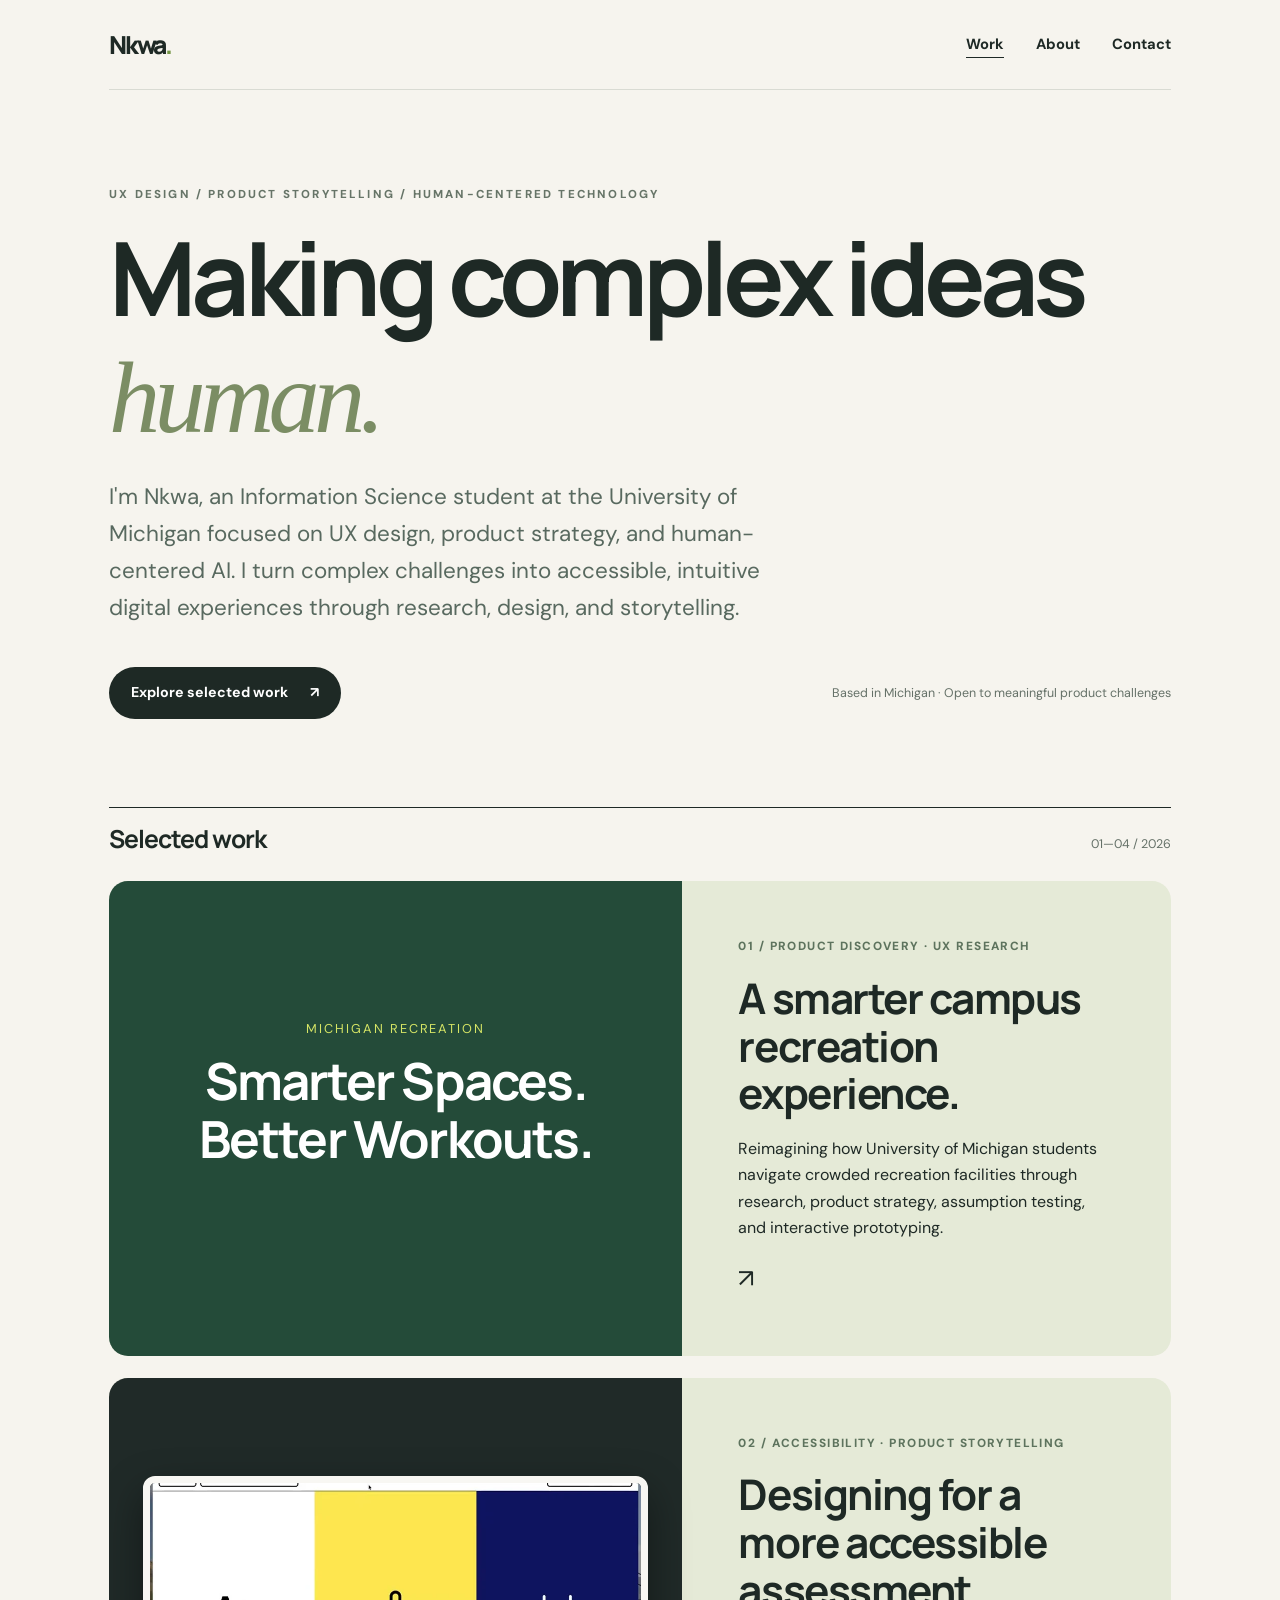
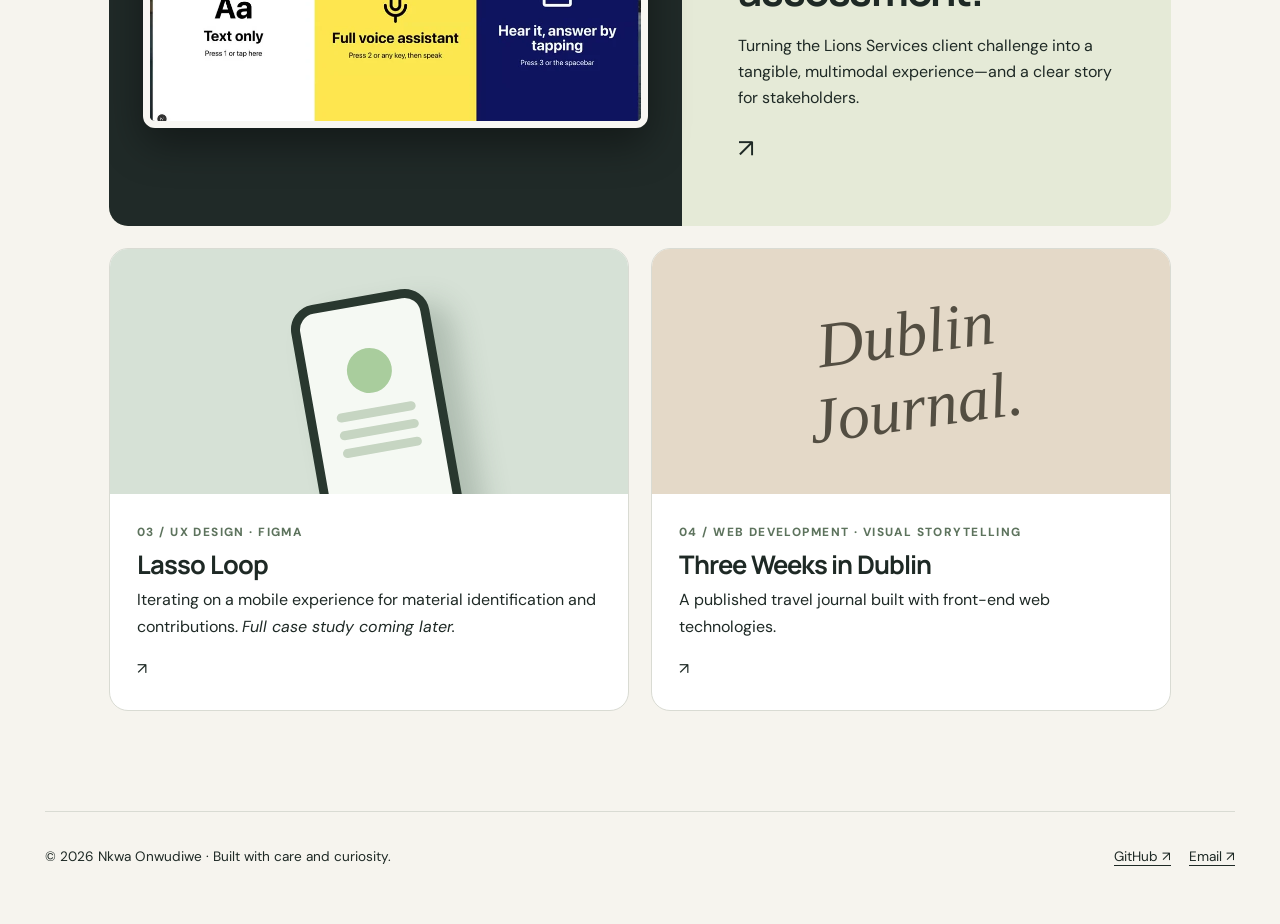
==== commit 2ac8187e: "Refactor index.html for project listings and accessibility Updated the project list section and impr" ====
--- a/index.html
+++ b/index.html
@@ -1,36 +1,15 @@
-<!doctype html><html lang="en"><head><meta charset="utf-8"><meta name="viewport" content="width=device-width, initial-scale=1"><meta name="theme-color" content="#f6f4ee"><meta name="description" content="UX, product storytelling, and technology portfolio of Nkwa Onwudiwe."><title>Selected Work · Nkwa Onwudiwe</title><link rel="stylesheet" href="css/style.css"></head><body><a class="skip" href="#main">Skip to main content</a><header class="wrap"><nav class="nav" aria-label="Main navigation"><a class="logo" href="index.html">Nkwa<span>.</span></a><div class="links"><a href="index.html#work" aria-current="page">Work</a><a href="about.html" >About</a><a href="index.html#contact">Contact</a></div></nav></header><main id="main"><section class="wrap hero"><p class="eyebrow">UX design / product storytelling / human-centered technology</p><h1>Making complex ideas <span class="accent">human.</span></h1><p class="lead">I'm Nkwa, an Information Science student at the University of Michigan focused on UX design, product strategy, and human-centered AI. I turn complex challenges into accessible, intuitive digital experiences through research, design, and storytelling.</p><div class="hero-bottom"><a class="pill-link" href="#work">Explore selected work <span aria-hidden="true">↗</span></a><span class="smallnote">Based in Michigan · Open to meaningful product challenges</span></div></section><section class="wrap project-list" id="work"><div class="section-head"><h2>Selected work</h2><span class="smallnote">01—03 / 2026</span></div><a class="featured" href="projects/michigan-recreation.html"
-   style="margin-bottom:22px;">
-
+<!doctype html><html lang="en"><head><meta charset="utf-8"><meta name="viewport" content="width=device-width, initial-scale=1"><meta name="theme-color" content="#f6f4ee"><meta name="description" content="UX, product storytelling, and technology portfolio of Nkwa Onwudiwe."><title>Selected Work · Nkwa Onwudiwe</title><link rel="stylesheet" href="css/style.css"></head><body><a class="skip" href="#main">Skip to main content</a><header class="wrap"><nav class="nav" aria-label="Main navigation"><a class="logo" href="index.html">Nkwa<span>.</span></a><div class="links"><a href="index.html#work" aria-current="page">Work</a><a href="about.html" >About</a><a href="index.html#contact">Contact</a></div></nav></header><main id="main"><section class="wrap hero"><p class="eyebrow">UX design / product storytelling / human-centered technology</p><h1>Making complex ideas <span class="accent">human.</span></h1><p class="lead">I'm Nkwa, an Information Science student at the University of Michigan focused on UX design, product strategy, and human-centered AI. I turn complex challenges into accessible, intuitive digital experiences through research, design, and storytelling.</p><div class="hero-bottom"><a class="pill-link" href="#work">Explore selected work <span aria-hidden="true">↗</span></a><span class="smallnote">Based in Michigan · Open to meaningful product challenges</span></div></section><section class="wrap project-list" id="work"><div class="section-head"><h2>Selected work</h2><span class="smallnote">01—04 / 2026</span></div><a class="featured" href="projects/michigan-recreation.html" style="margin-bottom:22px;">
   <div class="feat-visual" style="background:#244b39;">
     <div style="color:white; text-align:center; width:100%;">
-      <p style="color:#d6e565; font-size:0.8rem;
-                text-transform:uppercase; letter-spacing:0.15em;">
-        Michigan Recreation
-      </p>
-      <h3 style="color:white; font-size:clamp(2rem,4vw,3.5rem);">
-        Smarter Spaces.<br>
-        Better Workouts.
-      </h3>
+      <p style="color:#d6e565; font-size:0.8rem; text-transform:uppercase; letter-spacing:0.15em;">Michigan Recreation</p>
+      <h3 style="color:white; font-size:clamp(2rem,4vw,3.5rem);">Smarter Spaces.<br>Better Workouts.</h3>
     </div>
   </div>
-
   <div class="feat-copy">
-    <span class="meta">
-      01 / Product Discovery · UX Research
-    </span>
-
+    <span class="meta">01 / Product Discovery · UX Research</span>
     <h3>A smarter campus recreation experience.</h3>
-
-    <p>
-      Reimagining how University of Michigan students
-      navigate crowded recreation facilities through
-      research, product strategy, assumption testing,
-      and interactive prototyping.
-    </p>
-
+    <p>Reimagining how University of Michigan students navigate crowded recreation facilities through research, product strategy, assumption testing, and interactive prototyping.</p>
     <span class="arrow" aria-hidden="true">↗</span>
   </div>
-
 </a>
-
-<a class="featured" href="projects/lions-services.html"><div class="feat-visual"><img src="assets/lions/modes.webp" alt="Three interaction options in Team 28's accessibility assessment: text, voice, and spoken prompts with tapping"></div><div class="feat-copy"><span class="meta">01 / Accessibility · Product storytelling</span><h3>Designing for a more accessible assessment.</h3><p>Turning the Lions Services client challenge into a tangible, multimodal experience—and a clear story for stakeholders.</p><span class="arrow" aria-hidden="true">↗</span></div></a><div class="tiles"><a class="tile" href="https://www.figma.com/design/Fqlf8DMB70Qqyl8m7IFtbI/Nkwa---SI-307--Lab-?node-id=665-1067" target="_blank" rel="noopener noreferrer"><div class="tile-art recycling" aria-hidden="true"><div class="fake-phone"><div class="circle"></div><div class="line"></div><div class="line"></div><div class="line"></div></div></div><div class="tile-body"><span class="meta">02 / UX design · Figma</span><h3>Lasso Loop</h3><p>Iterating on a mobile experience for material identification and contributions. <em>Full case study coming later.</em></p><span aria-hidden="true">↗</span></div></a><a class="tile" href="https://onwudiwee.github.io/339_final_project/ai/index.html" target="_blank" rel="noopener noreferrer"><div class="tile-art dublin" aria-hidden="true"><div class="travel">Dublin<br>Journal.</div></div><div class="tile-body"><span class="meta">03 / Web development · Visual storytelling</span><h3>Three Weeks in Dublin</h3><p>A published travel journal built with front-end web technologies.</p><span aria-hidden="true">↗</span></div></a></div></section></main><footer class="wrap foot" id="contact"><span>© 2026 Nkwa Onwudiwe · Built with care and curiosity.</span><span><a href="https://github.com/onwudiwee" target="_blank" rel="noopener noreferrer">GitHub ↗</a><a href="mailto:onwudiwe@umich.edu">Email ↗</a></span></footer><script src="js/main.js" defer></script></body></html>
+<a class="featured" href="projects/lions-services.html"><div class="feat-visual"><img src="assets/lions/modes.webp" alt="Three interaction options in Team 28's accessibility assessment: text, voice, and spoken prompts with tapping"></div><div class="feat-copy"><span class="meta">02 / Accessibility · Product storytelling</span><h3>Designing for a more accessible assessment.</h3><p>Turning the Lions Services client challenge into a tangible, multimodal experience—and a clear story for stakeholders.</p><span class="arrow" aria-hidden="true">↗</span></div></a><div class="tiles"><a class="tile" href="https://www.figma.com/design/Fqlf8DMB70Qqyl8m7IFtbI/Nkwa---SI-307--Lab-?node-id=665-1067" target="_blank" rel="noopener noreferrer"><div class="tile-art recycling" aria-hidden="true"><div class="fake-phone"><div class="circle"></div><div class="line"></div><div class="line"></div><div class="line"></div></div></div><div class="tile-body"><span class="meta">03 / UX design · Figma</span><h3>Lasso Loop</h3><p>Iterating on a mobile experience for material identification and contributions. <em>Full case study coming later.</em></p><span aria-hidden="true">↗</span></div></a><a class="tile" href="https://onwudiwee.github.io/339_final_project/ai/index.html" target="_blank" rel="noopener noreferrer"><div class="tile-art dublin" aria-hidden="true"><div class="travel">Dublin<br>Journal.</div></div><div class="tile-body"><span class="meta">04 / Web development · Visual storytelling</span><h3>Three Weeks in Dublin</h3><p>A published travel journal built with front-end web technologies.</p><span aria-hidden="true">↗</span></div></a></div></section></main><footer class="wrap foot" id="contact"><span>© 2026 Nkwa Onwudiwe · Built with care and curiosity.</span><span><a href="https://github.com/onwudiwee" target="_blank" rel="noopener noreferrer">GitHub ↗</a><a href="mailto:onwudiwe@umich.edu">Email ↗</a></span></footer><script src="js/main.js" defer></script></body></html>
